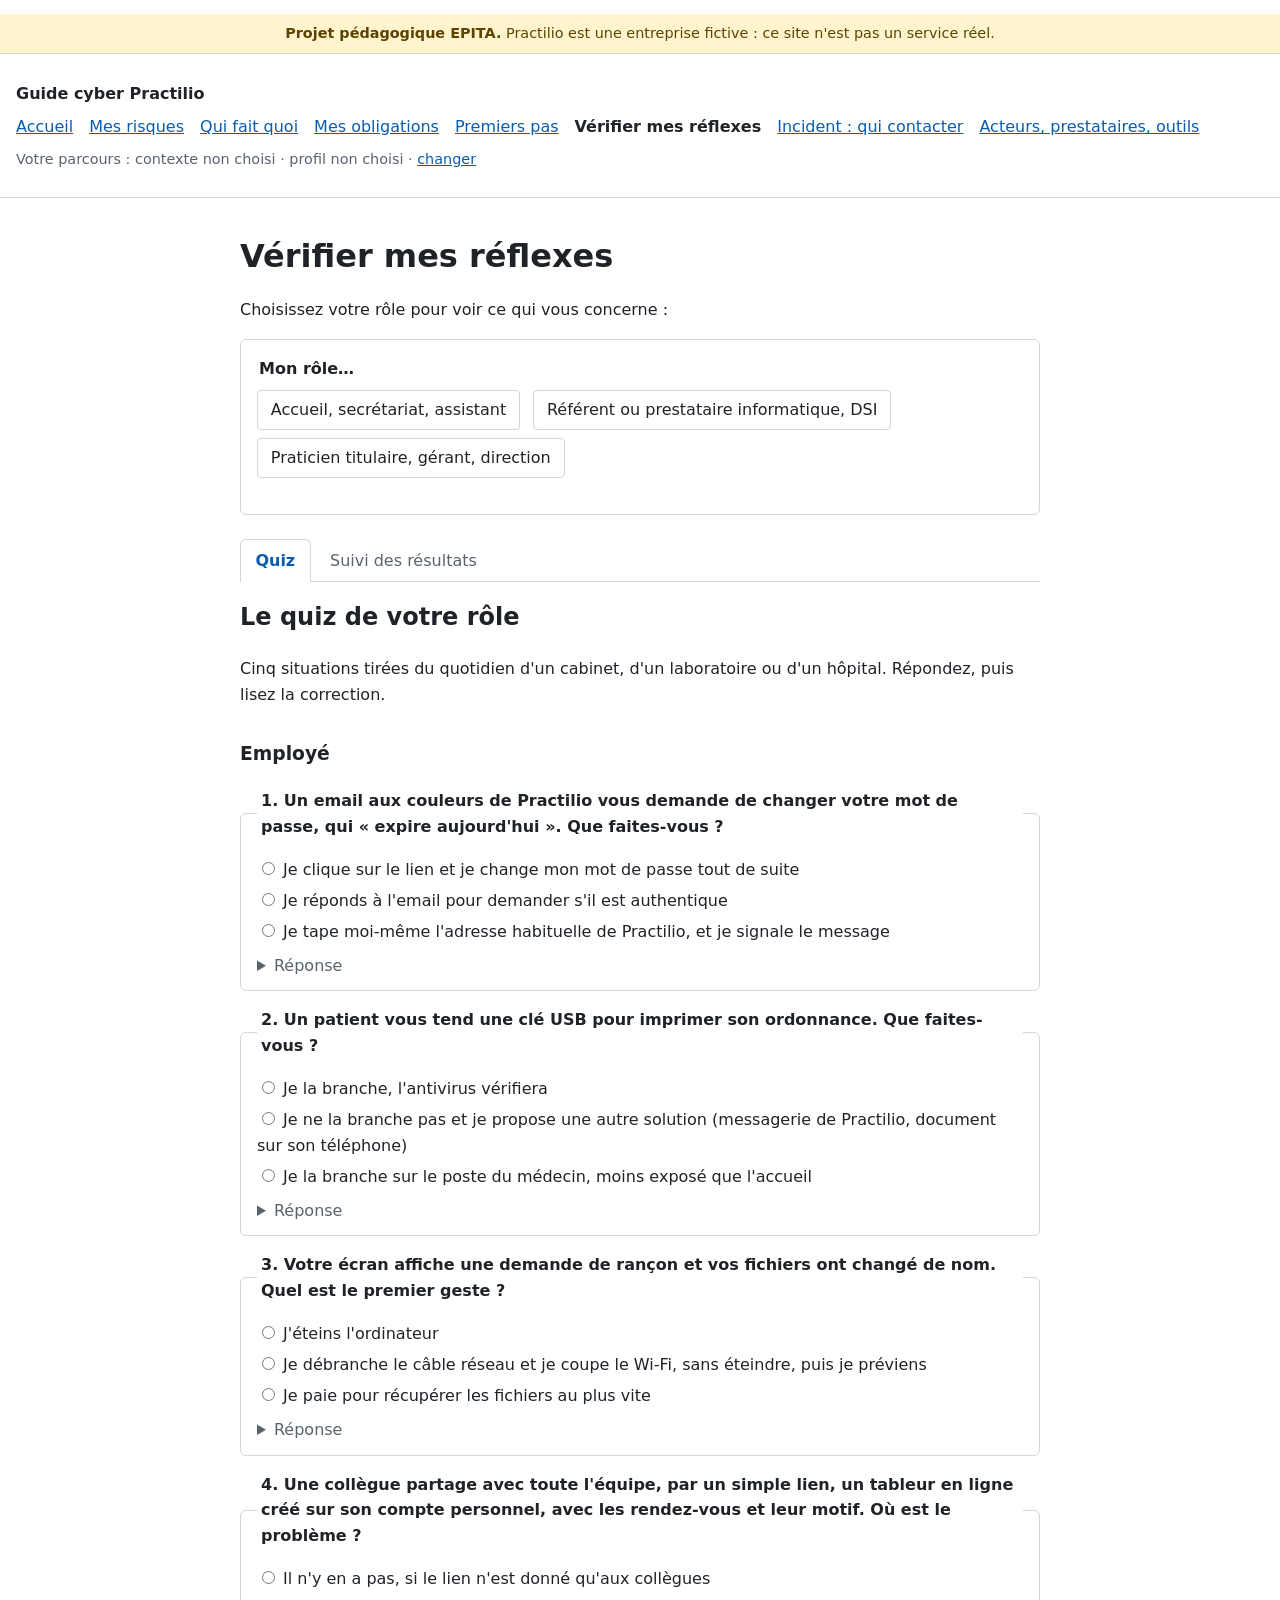
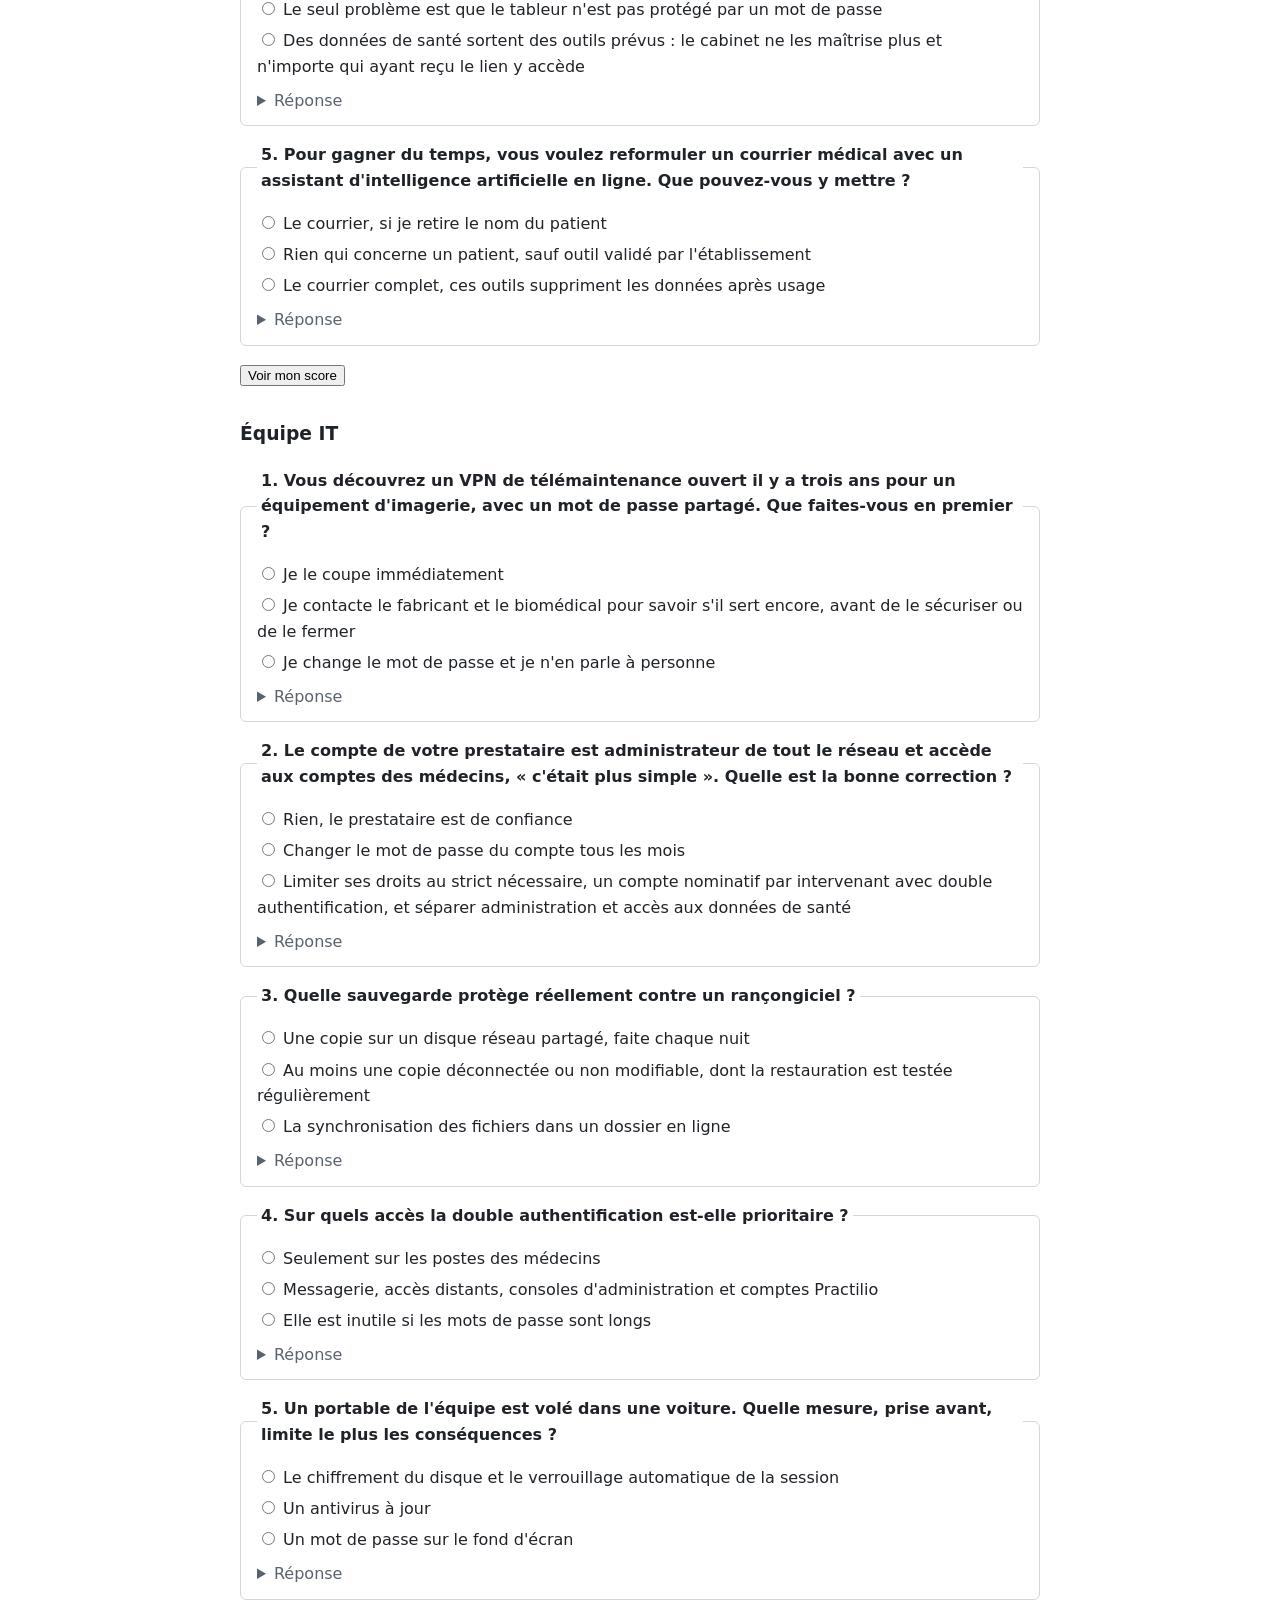
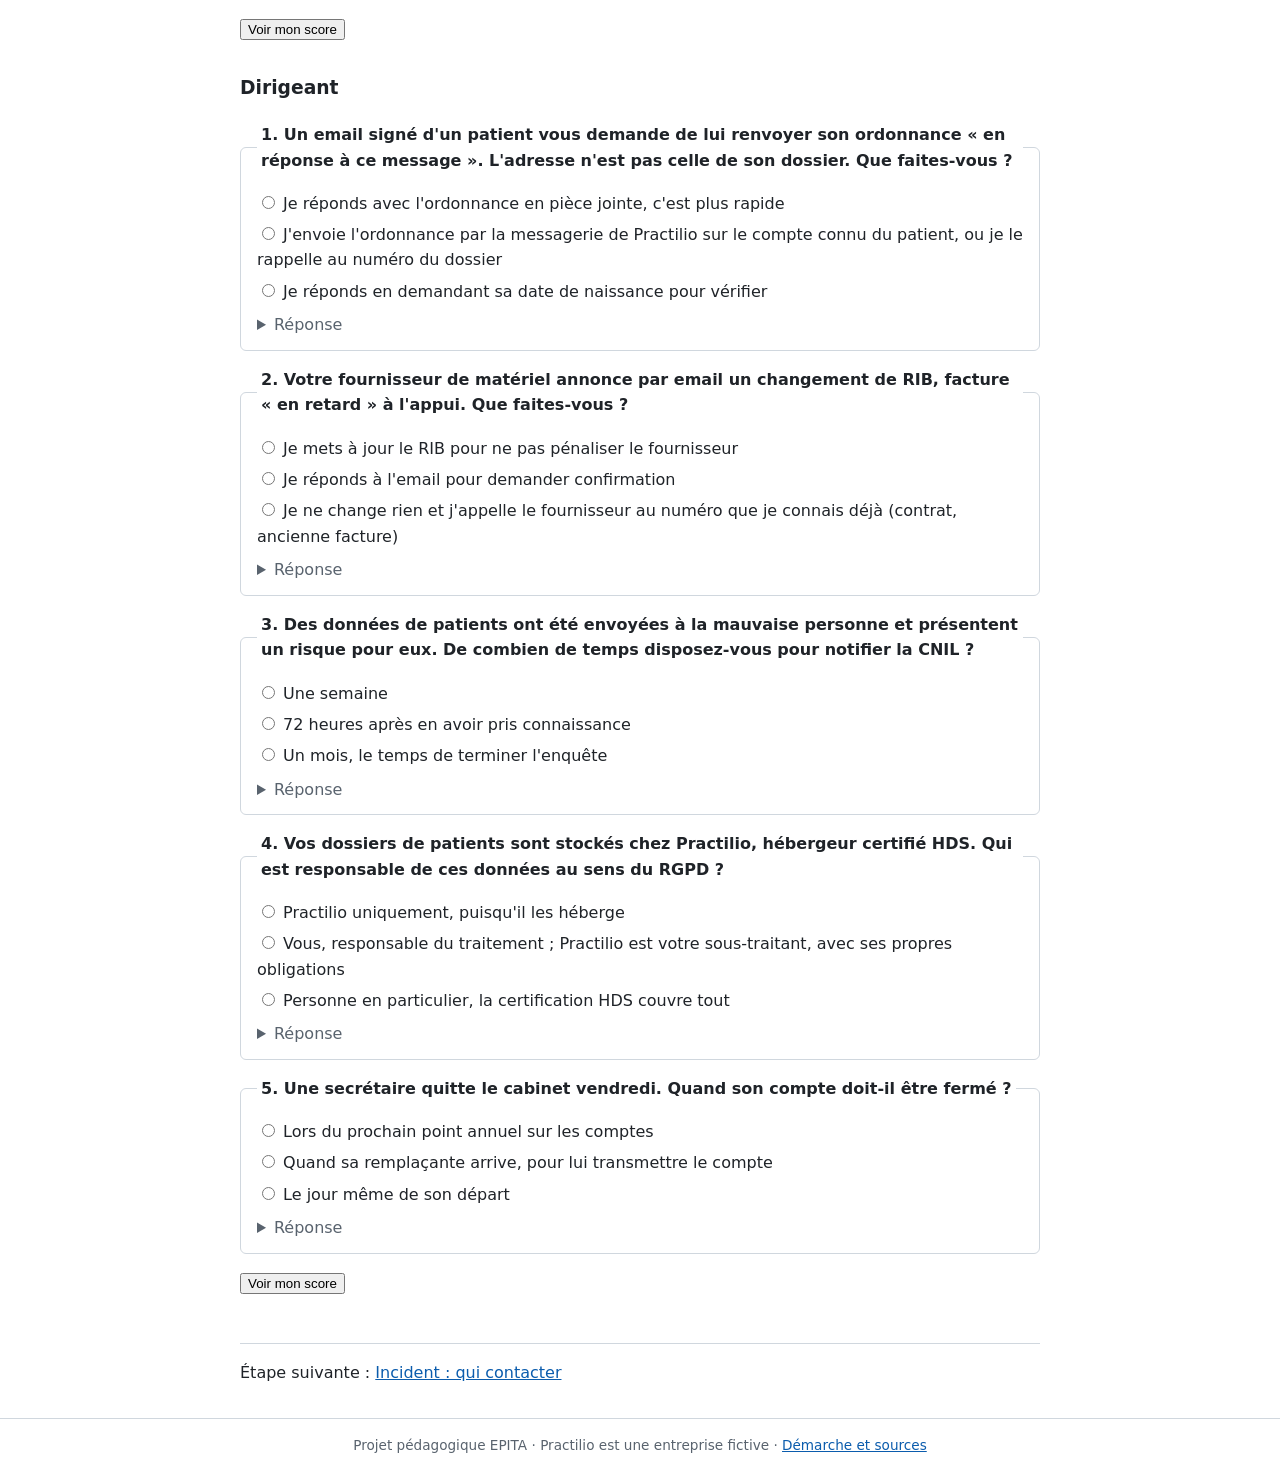
==== docs/evaluer.html @ 616e7f7c "docs: move site" ====
<!doctype html>
<html lang="fr">
<head>
  <meta charset="utf-8">
  <meta name="viewport" content="width=device-width, initial-scale=1">
  <title>Vérifier mes réflexes · Guide cyber Practilio</title>
  <link rel="stylesheet" href="assets/style.css">
</head>
<body>
  <p class="disclaimer" role="note"><strong>Projet pédagogique EPITA.</strong> Practilio est une entreprise fictive : ce site n'est pas un service réel.</p>
  <header class="site">
    <a class="brand" href="index.html">Guide cyber Practilio</a>
    <nav class="menu" aria-label="Menu principal">
    <ul>
      <li><a href="index.html">Accueil</a></li>
      <li><a href="risques.html">Mes risques</a></li>
      <li><a href="responsabilites.html">Qui fait quoi</a></li>
      <li><a href="obligations.html">Mes obligations</a></li>
      <li><a href="premiers-pas.html">Premiers pas</a></li>
      <li><a href="evaluer.html" aria-current="page">Vérifier mes réflexes</a></li>
      <li><a href="incident.html">Incident : qui contacter</a></li>
      <li><a href="ressources.html">Acteurs, prestataires, outils</a></li>
    </ul>
    </nav>
    <p class="current-choice" id="current-choice"></p>
  </header>
  <main>
<h1>Vérifier mes réflexes</h1>
<p data-no-profile>Choisissez votre rôle pour voir ce qui vous concerne :</p>
<div class="selector">
  <fieldset><legend>Mon rôle…</legend>
    <button type="button" data-pick-profile="employe">Accueil, secrétariat, assistant</button>
    <button type="button" data-pick-profile="it">Référent ou prestataire informatique, DSI</button>
    <button type="button" data-pick-profile="dirigeant">Praticien titulaire, gérant, direction</button>
  </fieldset>
</div>

<div class="tabs" data-tabs>
<div class="tab-list" aria-label="Sections de la page">
  <a href="#quiz" data-tab="quiz">Quiz</a>
  <a href="#suivi" data-tab="suivi">Suivi des résultats</a>
</div>
<div class="tab-panel" id="quiz">
<h2>Le quiz de votre rôle</h2>
<p>Cinq situations tirées du quotidien d'un cabinet, d'un laboratoire ou d'un hôpital. Répondez, puis lisez la correction.</p>
<section data-profile="employe">
<h3 data-no-profile>Employé</h3>
<form class="quiz" data-quiz="employe">
<fieldset class="quiz-q">
<legend>1. Un email aux couleurs de Practilio vous demande de changer votre mot de passe, qui « expire aujourd'hui ». Que faites-vous ?</legend>
<label><input type="radio" name="q-employe-1" value="0"> Je clique sur le lien et je change mon mot de passe tout de suite</label>
<label><input type="radio" name="q-employe-1" value="1"> Je réponds à l'email pour demander s'il est authentique</label>
<label><input type="radio" name="q-employe-1" value="2" data-correct> Je tape moi-même l'adresse habituelle de Practilio, et je signale le message</label>
<details class="quiz-answer"><summary>Réponse</summary>
<p><strong>Bonne réponse :</strong> Je tape moi-même l'adresse habituelle de Practilio, et je signale le message</p>
<p>Un message pressant qui pousse à cliquer est le signe classique de l'hameçonnage. La page ouverte par le lien peut imiter Practilio avec une adresse presque identique. Répondre à l'email ne prouve rien : c'est l'attaquant qui répondra. Voyez <a href="premiers-pas.html#fiche-reflexe">la situation détaillée</a>.</p>
</details>
</fieldset>
<fieldset class="quiz-q">
<legend>2. Un patient vous tend une clé USB pour imprimer son ordonnance. Que faites-vous ?</legend>
<label><input type="radio" name="q-employe-2" value="0"> Je la branche, l'antivirus vérifiera</label>
<label><input type="radio" name="q-employe-2" value="1" data-correct> Je ne la branche pas et je propose une autre solution (messagerie de Practilio, document sur son téléphone)</label>
<label><input type="radio" name="q-employe-2" value="2"> Je la branche sur le poste du médecin, moins exposé que l'accueil</label>
<details class="quiz-answer"><summary>Réponse</summary>
<p><strong>Bonne réponse :</strong> Je ne la branche pas et je propose une autre solution (messagerie de Practilio, document sur son téléphone)</p>
<p>Une clé peut contenir un programme malveillant, même à l'insu de son propriétaire. Aucun poste qui accède aux dossiers de patients ne doit recevoir un support inconnu.</p>
</details>
</fieldset>
<fieldset class="quiz-q">
<legend>3. Votre écran affiche une demande de rançon et vos fichiers ont changé de nom. Quel est le premier geste ?</legend>
<label><input type="radio" name="q-employe-3" value="0"> J'éteins l'ordinateur</label>
<label><input type="radio" name="q-employe-3" value="1" data-correct> Je débranche le câble réseau et je coupe le Wi-Fi, sans éteindre, puis je préviens</label>
<label><input type="radio" name="q-employe-3" value="2"> Je paie pour récupérer les fichiers au plus vite</label>
<details class="quiz-answer"><summary>Réponse</summary>
<p><strong>Bonne réponse :</strong> Je débranche le câble réseau et je coupe le Wi-Fi, sans éteindre, puis je préviens</p>
<p>Débrancher le réseau empêche la propagation aux autres postes. Éteindre ferait perdre des traces utiles à l'enquête. Payer ne garantit rien et finance les attaquants. La suite : <a href="incident.html#situation">que faire selon la situation</a>.</p>
</details>
</fieldset>
<fieldset class="quiz-q">
<legend>4. Une collègue partage avec toute l'équipe, par un simple lien, un tableur en ligne créé sur son compte personnel, avec les rendez-vous et leur motif. Où est le problème ?</legend>
<label><input type="radio" name="q-employe-4" value="0"> Il n'y en a pas, si le lien n'est donné qu'aux collègues</label>
<label><input type="radio" name="q-employe-4" value="1"> Le seul problème est que le tableur n'est pas protégé par un mot de passe</label>
<label><input type="radio" name="q-employe-4" value="2" data-correct> Des données de santé sortent des outils prévus : le cabinet ne les maîtrise plus et n'importe qui ayant reçu le lien y accède</label>
<details class="quiz-answer"><summary>Réponse</summary>
<p><strong>Bonne réponse :</strong> Des données de santé sortent des outils prévus : le cabinet ne les maîtrise plus et n'importe qui ayant reçu le lien y accède</p>
<p>Le motif de consultation est une donnée de santé. Stocké hors des outils prévus, il échappe au cabinet : impossible de le protéger ou de couper l'accès au départ de la collègue. Le bon réflexe est d'exprimer le besoin au responsable. Voyez <a href="premiers-pas.html#scenario">le scénario complet</a>.</p>
</details>
</fieldset>
<fieldset class="quiz-q">
<legend>5. Pour gagner du temps, vous voulez reformuler un courrier médical avec un assistant d'intelligence artificielle en ligne. Que pouvez-vous y mettre ?</legend>
<label><input type="radio" name="q-employe-5" value="0"> Le courrier, si je retire le nom du patient</label>
<label><input type="radio" name="q-employe-5" value="1" data-correct> Rien qui concerne un patient, sauf outil validé par l'établissement</label>
<label><input type="radio" name="q-employe-5" value="2"> Le courrier complet, ces outils suppriment les données après usage</label>
<details class="quiz-answer"><summary>Réponse</summary>
<p><strong>Bonne réponse :</strong> Rien qui concerne un patient, sauf outil validé par l'établissement</p>
<p>Ce que vous tapez part sur les serveurs de l'éditeur, parfois hors de l'Union européenne, et peut être conservé. Retirer le nom ne suffit pas : une date et une pathologie permettent souvent de reconnaître quelqu'un. Voyez <a href="premiers-pas.html#ia">l'IA et les données de patients</a>.</p>
</details>
</fieldset>
<p class="quiz-actions" hidden><button type="submit">Voir mon score</button> <span class="quiz-score" aria-live="polite"></span></p>
<p class="quiz-last" hidden></p>
</form>
</section>
<section data-profile="it">
<h3 data-no-profile>Équipe IT</h3>
<form class="quiz" data-quiz="it">
<fieldset class="quiz-q">
<legend>1. Vous découvrez un VPN de télémaintenance ouvert il y a trois ans pour un équipement d'imagerie, avec un mot de passe partagé. Que faites-vous en premier ?</legend>
<label><input type="radio" name="q-it-1" value="0"> Je le coupe immédiatement</label>
<label><input type="radio" name="q-it-1" value="1" data-correct> Je contacte le fabricant et le biomédical pour savoir s'il sert encore, avant de le sécuriser ou de le fermer</label>
<label><input type="radio" name="q-it-1" value="2"> Je change le mot de passe et je n'en parle à personne</label>
<details class="quiz-answer"><summary>Réponse</summary>
<p><strong>Bonne réponse :</strong> Je contacte le fabricant et le biomédical pour savoir s'il sert encore, avant de le sécuriser ou de le fermer</p>
<p>Couper sans prévenir peut interrompre une maintenance en cours sur un équipement médical. S'il sert : compte nominatif, double authentification, ouverture à la demande, journalisation. Sinon : fermeture et vérification des journaux. Dans tous les cas, l'accès entre dans l'inventaire avec un propriétaire et une date de revue.</p>
</details>
</fieldset>
<fieldset class="quiz-q">
<legend>2. Le compte de votre prestataire est administrateur de tout le réseau et accède aux comptes des médecins, « c'était plus simple ». Quelle est la bonne correction ?</legend>
<label><input type="radio" name="q-it-2" value="0"> Rien, le prestataire est de confiance</label>
<label><input type="radio" name="q-it-2" value="1"> Changer le mot de passe du compte tous les mois</label>
<label><input type="radio" name="q-it-2" value="2" data-correct> Limiter ses droits au strict nécessaire, un compte nominatif par intervenant avec double authentification, et séparer administration et accès aux données de santé</label>
<details class="quiz-answer"><summary>Réponse</summary>
<p><strong>Bonne réponse :</strong> Limiter ses droits au strict nécessaire, un compte nominatif par intervenant avec double authentification, et séparer administration et accès aux données de santé</p>
<p>Si le prestataire est compromis, l'attaquant hérite de tous ses droits. Le moindre privilège limite les dégâts. Le contrat doit prévoir la revue de ces accès et l'information en cas d'incident.</p>
</details>
</fieldset>
<fieldset class="quiz-q">
<legend>3. Quelle sauvegarde protège réellement contre un rançongiciel ?</legend>
<label><input type="radio" name="q-it-3" value="0"> Une copie sur un disque réseau partagé, faite chaque nuit</label>
<label><input type="radio" name="q-it-3" value="1" data-correct> Au moins une copie déconnectée ou non modifiable, dont la restauration est testée régulièrement</label>
<label><input type="radio" name="q-it-3" value="2"> La synchronisation des fichiers dans un dossier en ligne</label>
<details class="quiz-answer"><summary>Réponse</summary>
<p><strong>Bonne réponse :</strong> Au moins une copie déconnectée ou non modifiable, dont la restauration est testée régulièrement</p>
<p>Un rançongiciel chiffre aussi les sauvegardes qu'il peut atteindre, et une synchronisation recopie les fichiers chiffrés. Seul un test de restauration prouve qu'elle fonctionne.</p>
</details>
</fieldset>
<fieldset class="quiz-q">
<legend>4. Sur quels accès la double authentification est-elle prioritaire ?</legend>
<label><input type="radio" name="q-it-4" value="0"> Seulement sur les postes des médecins</label>
<label><input type="radio" name="q-it-4" value="1" data-correct> Messagerie, accès distants, consoles d'administration et comptes Practilio</label>
<label><input type="radio" name="q-it-4" value="2"> Elle est inutile si les mots de passe sont longs</label>
<details class="quiz-answer"><summary>Réponse</summary>
<p><strong>Bonne réponse :</strong> Messagerie, accès distants, consoles d'administration et comptes Practilio</p>
<p>C'est la mesure qui bloque le plus d'attaques par vol d'identifiants : un mot de passe volé par hameçonnage ne suffit plus pour entrer.</p>
</details>
</fieldset>
<fieldset class="quiz-q">
<legend>5. Un portable de l'équipe est volé dans une voiture. Quelle mesure, prise avant, limite le plus les conséquences ?</legend>
<label><input type="radio" name="q-it-5" value="0" data-correct> Le chiffrement du disque et le verrouillage automatique de la session</label>
<label><input type="radio" name="q-it-5" value="1"> Un antivirus à jour</label>
<label><input type="radio" name="q-it-5" value="2"> Un mot de passe sur le fond d'écran</label>
<details class="quiz-answer"><summary>Réponse</summary>
<p><strong>Bonne réponse :</strong> Le chiffrement du disque et le verrouillage automatique de la session</p>
<p>Sans chiffrement, il suffit de retirer le disque pour lire les données, mot de passe de session ou non. Pensez aussi à couper les accès de l'appareil (messagerie, Practilio, VPN) dès la déclaration du vol.</p>
</details>
</fieldset>
<p class="quiz-actions" hidden><button type="submit">Voir mon score</button> <span class="quiz-score" aria-live="polite"></span></p>
<p class="quiz-last" hidden></p>
</form>
</section>
<section data-profile="dirigeant">
<h3 data-no-profile>Dirigeant</h3>
<form class="quiz" data-quiz="dirigeant">
<fieldset class="quiz-q">
<legend>1. Un email signé d'un patient vous demande de lui renvoyer son ordonnance « en réponse à ce message ». L'adresse n'est pas celle de son dossier. Que faites-vous ?</legend>
<label><input type="radio" name="q-dirigeant-1" value="0"> Je réponds avec l'ordonnance en pièce jointe, c'est plus rapide</label>
<label><input type="radio" name="q-dirigeant-1" value="1" data-correct> J'envoie l'ordonnance par la messagerie de Practilio sur le compte connu du patient, ou je le rappelle au numéro du dossier</label>
<label><input type="radio" name="q-dirigeant-1" value="2"> Je réponds en demandant sa date de naissance pour vérifier</label>
<details class="quiz-answer"><summary>Réponse</summary>
<p><strong>Bonne réponse :</strong> J'envoie l'ordonnance par la messagerie de Practilio sur le compte connu du patient, ou je le rappelle au numéro du dossier</p>
<p>Rien ne prouve que l'expéditeur est votre patient, et une date de naissance se trouve facilement. Une donnée de santé envoyée à la mauvaise personne est une violation de données.</p>
</details>
</fieldset>
<fieldset class="quiz-q">
<legend>2. Votre fournisseur de matériel annonce par email un changement de RIB, facture « en retard » à l'appui. Que faites-vous ?</legend>
<label><input type="radio" name="q-dirigeant-2" value="0"> Je mets à jour le RIB pour ne pas pénaliser le fournisseur</label>
<label><input type="radio" name="q-dirigeant-2" value="1"> Je réponds à l'email pour demander confirmation</label>
<label><input type="radio" name="q-dirigeant-2" value="2" data-correct> Je ne change rien et j'appelle le fournisseur au numéro que je connais déjà (contrat, ancienne facture)</label>
<details class="quiz-answer"><summary>Réponse</summary>
<p><strong>Bonne réponse :</strong> Je ne change rien et j'appelle le fournisseur au numéro que je connais déjà (contrat, ancienne facture)</p>
<p>C'est la fraude au faux fournisseur, souvent préparée en piratant une vraie messagerie : répondre à l'email, c'est écrire à l'attaquant. Fixez la règle pour tout le monde : aucun changement de coordonnées bancaires sans double vérification.</p>
</details>
</fieldset>
<fieldset class="quiz-q">
<legend>3. Des données de patients ont été envoyées à la mauvaise personne et présentent un risque pour eux. De combien de temps disposez-vous pour notifier la CNIL ?</legend>
<label><input type="radio" name="q-dirigeant-3" value="0"> Une semaine</label>
<label><input type="radio" name="q-dirigeant-3" value="1" data-correct> 72 heures après en avoir pris connaissance</label>
<label><input type="radio" name="q-dirigeant-3" value="2"> Un mois, le temps de terminer l'enquête</label>
<details class="quiz-answer"><summary>Réponse</summary>
<p><strong>Bonne réponse :</strong> 72 heures après en avoir pris connaissance</p>
<p>Le délai court dès que vous avez connaissance de la violation. Vous pouvez compléter la notification ensuite. Voyez <a href="incident.html#interlocuteurs">vos interlocuteurs</a>.</p>
</details>
</fieldset>
<fieldset class="quiz-q">
<legend>4. Vos dossiers de patients sont stockés chez Practilio, hébergeur certifié HDS. Qui est responsable de ces données au sens du RGPD ?</legend>
<label><input type="radio" name="q-dirigeant-4" value="0"> Practilio uniquement, puisqu'il les héberge</label>
<label><input type="radio" name="q-dirigeant-4" value="1" data-correct> Vous, responsable du traitement ; Practilio est votre sous-traitant, avec ses propres obligations</label>
<label><input type="radio" name="q-dirigeant-4" value="2"> Personne en particulier, la certification HDS couvre tout</label>
<details class="quiz-answer"><summary>Réponse</summary>
<p><strong>Bonne réponse :</strong> Vous, responsable du traitement ; Practilio est votre sous-traitant, avec ses propres obligations</p>
<p>Vous décidez pourquoi et comment les données sont utilisées : vous êtes responsable du traitement. Practilio sécurise sa plateforme ; vous gérez qui y accède et comment. Voyez <a href="responsabilites.html#vous">qui est responsable de quoi</a>.</p>
</details>
</fieldset>
<fieldset class="quiz-q">
<legend>5. Une secrétaire quitte le cabinet vendredi. Quand son compte doit-il être fermé ?</legend>
<label><input type="radio" name="q-dirigeant-5" value="0"> Lors du prochain point annuel sur les comptes</label>
<label><input type="radio" name="q-dirigeant-5" value="1"> Quand sa remplaçante arrive, pour lui transmettre le compte</label>
<label><input type="radio" name="q-dirigeant-5" value="2" data-correct> Le jour même de son départ</label>
<details class="quiz-answer"><summary>Réponse</summary>
<p><strong>Bonne réponse :</strong> Le jour même de son départ</p>
<p>Un compte resté ouvert est un accès que plus personne ne surveille. Chaque personne a son propre compte : la remplaçante en reçoit un à son nom.</p>
</details>
</fieldset>
<p class="quiz-actions" hidden><button type="submit">Voir mon score</button> <span class="quiz-score" aria-live="polite"></span></p>
<p class="quiz-last" hidden></p>
</form>
</section>
</div>
<div class="tab-panel" id="suivi">
<h2>Comment Practilio suit les résultats</h2>
<div class="block">
<p>Sensibiliser ne suffit pas : il faut vérifier que le message est passé, et que les comportements changent. Practilio suivrait quelques indicateurs simples, publiés chaque trimestre à ses clients.</p>
<blockquote>
<p>Sur ce site de démonstration, votre score reste dans votre navigateur (« Votre dernier résultat ») : rien n'est envoyé. Dans une version réelle, le quiz serait proposé dans l'espace Practilio, et seuls des résultats agrégés et anonymes seraient exploités.</p>
</blockquote>
<table>
<thead><tr><th>Indicateur</th><th>Ce qu'il mesure</th><th>Comment</th><th>Rythme</th></tr></thead>
<tbody>
<tr><td>Taux de réussite au quiz, par profil et par contexte</td><td>La compréhension des bons réflexes</td><td>Part des bonnes réponses, ex. employés de cabinet vs DSI d'hôpital</td><td>Trimestriel</td></tr>
<tr><td>Questions les plus échouées</td><td>Les messages qui ne passent pas</td><td>Classement des questions par taux d'erreur, pour retravailler le contenu correspondant</td><td>Trimestriel</td></tr>
<tr><td>Nombre de signalements reçus</td><td>La confiance pour signaler</td><td>Messages reçus via le <a href="incident.html#practilio">canal de signalement</a>, dont les signalements de faux emails « Practilio »</td><td>Mensuel</td></tr>
<tr><td>Délai de signalement</td><td>La rapidité de réaction</td><td>Temps entre l'incident constaté et le signalement à Practilio</td><td>Par incident</td></tr>
<tr><td>Part des comptes avec double authentification</td><td>Le passage à l'action</td><td>Comptes Practilio ayant activé la double authentification, par type de structure</td><td>Mensuel</td></tr>
<tr><td>Participation</td><td>La portée de la sensibilisation</td><td>Nombre de personnes ayant fait le quiz, par profil</td><td>Trimestriel</td></tr>
</tbody></table>
<h4>Comment lire ces chiffres</h4>
<ul>
<li>Un nombre de signalements qui augmente est souvent une bonne nouvelle au début : les utilisateurs reconnaissent mieux les attaques et osent les signaler.</li>
<li>Un taux de réussite faible sur une question montre un contenu à améliorer, pas des utilisateurs à blâmer.</li>
<li>La comparaison dans le temps compte plus que le chiffre absolu : on vise une progression d'un trimestre à l'autre.</li>
</ul>
</div>
</div>
</div>

    <p class="next-step">Étape suivante : <a href="incident.html">Incident : qui contacter</a></p>
  </main>
  <footer class="site">Projet pédagogique EPITA · Practilio est une entreprise fictive · <a href="demarche.html">Démarche et sources</a></footer>
  <script src="assets/app.js"></script>
</body>
</html>
---- docs/assets/style.css ----
:root {
  --bg: #ffffff;
  --text: #1f2328;
  --muted: #59636e;
  --accent: #0b5cad;
  --border: #d0d7de;
  --banner: #fff4ce;
  --banner-text: #5c4400;
  --todo-bg: #f3f0ff;
  --todo-border: #8b6fd6;
  --highlight: #e8f1fb;
  --lvl-critique-bg: #fde2e1; --lvl-critique: #8c1d18;
  --lvl-eleve-bg: #ffe8cc;    --lvl-eleve: #8a4b00;
  --lvl-modere-bg: #fff3b8;   --lvl-modere: #6b5900;
  --lvl-faible-bg: #eef1f4;   --lvl-faible: #4a535c;
  --ok-bg: #dcf2e3;           --ok: #1a6b34;
}
@media (prefers-color-scheme: dark) {
  :root {
    --bg: #14171a;
    --text: #e6e8ea;
    --muted: #9aa4ae;
    --accent: #6cb2ff;
    --border: #3a4149;
    --banner: #3d3200;
    --banner-text: #ffe08a;
    --todo-bg: #231d38;
    --todo-border: #a58cf0;
    --highlight: #1a2a3d;
    --lvl-critique-bg: #4a1d1b; --lvl-critique: #ffb4ab;
    --lvl-eleve-bg: #4a3115;    --lvl-eleve: #ffc68a;
    --lvl-modere-bg: #3f3a12;   --lvl-modere: #f1df7a;
    --lvl-faible-bg: #2a3036;   --lvl-faible: #b8c1ca;
    --ok-bg: #173a24;           --ok: #8fdba6;
  }
}
* { box-sizing: border-box; }
body {
  margin: 0;
  font-family: system-ui, sans-serif;
  line-height: 1.6;
  color: var(--text);
  background: var(--bg);
}
a { color: var(--accent); }

.disclaimer {
  background: var(--banner);
  color: var(--banner-text);
  padding: .5rem 1rem;
  font-size: .9rem;
  text-align: center;
  border-bottom: 1px solid var(--border);
}

header.site { border-bottom: 1px solid var(--border); padding: .75rem 1rem; }
header.site .brand { font-weight: 700; text-decoration: none; color: var(--text); }
nav.menu ul { list-style: none; padding: 0; margin: .5rem 0 0; display: flex; flex-wrap: wrap; gap: .25rem 1rem; }
nav.menu a[aria-current="page"] { font-weight: 700; text-decoration: none; color: var(--text); }
.current-choice { font-size: .9rem; color: var(--muted); margin-top: .5rem; }

main { max-width: 52rem; margin: 0 auto; padding: 1rem; }
section { margin: 2rem 0; }
h1 { line-height: 1.25; }

.todo {
  background: var(--todo-bg);
  border-left: 4px solid var(--todo-border);
  padding: .75rem 1rem;
  margin: 1rem 0;
  font-size: .95rem;
}
.todo::before {
  content: "À remplir · source : " attr(data-source);
  display: block;
  font-size: .8rem;
  font-weight: 700;
  color: var(--muted);
  margin-bottom: .25rem;
}

.selector { border: 1px solid var(--border); border-radius: 6px; padding: 1rem; margin: 1rem 0; }
.selector fieldset { border: 0; padding: 0; margin: 0 0 .75rem; }
.selector legend { font-weight: 700; margin-bottom: .5rem; }
.selector button {
  font: inherit; margin: 0 .5rem .5rem 0; padding: .4rem .8rem;
  border: 1px solid var(--border); border-radius: 4px; background: transparent; color: var(--text); cursor: pointer;
}
.selector button[aria-pressed="true"] { border-color: var(--accent); color: var(--accent); font-weight: 700; }

.next-step { border-top: 1px solid var(--border); padding-top: 1rem; margin-top: 3rem; }

footer.site { border-top: 1px solid var(--border); padding: 1rem; font-size: .85rem; color: var(--muted); text-align: center; }

[hidden] { display: none !important; }

.block table { border-collapse: collapse; width: 100%; margin: 1rem 0; display: block; overflow-x: auto; }
.block th, .block td { border: 1px solid var(--border); padding: .4rem .6rem; text-align: left; vertical-align: top; }
.block blockquote { border-left: 4px solid var(--border); margin: 1rem 0; padding: .25rem 1rem; color: var(--muted); }
.block img { max-width: 100%; height: auto; }
.todo small { color: var(--muted); }

/* Threat matrix (risques.html) */
.level { display: inline-block; padding: .05rem .45rem; border-radius: 4px; font-size: .85rem; font-weight: 600; white-space: nowrap; }
.level-critique { background: var(--lvl-critique-bg); color: var(--lvl-critique); }
.level-eleve { background: var(--lvl-eleve-bg); color: var(--lvl-eleve); }
.level-modere { background: var(--lvl-modere-bg); color: var(--lvl-modere); }
.level-faible { background: var(--lvl-faible-bg); color: var(--lvl-faible); }
.level-na { color: var(--muted); font-weight: 400; }

.matrix-wrap { overflow-x: auto; margin: 1rem 0; }
.matrix { border-collapse: collapse; width: 100%; }
.matrix caption { text-align: left; font-size: .9rem; color: var(--muted); padding-bottom: .5rem; }
.matrix th, .matrix td { border: 1px solid var(--border); padding: .35rem .5rem; text-align: left; vertical-align: middle; }
.matrix thead th { font-size: .9rem; }
.matrix tbody th { font-weight: 400; font-size: .95rem; }
.matrix td { text-align: center; }
.matrix .current { background: var(--highlight); }
.matrix thead .current { border-bottom: 3px solid var(--accent); }
.matrix .cell { display: block; padding: .2rem; border-radius: 4px; text-decoration: none; color: inherit; }
.matrix .cell:hover .level { text-decoration: underline; }
.matrix .cell:focus-visible, .matrix .cell[aria-current="true"] { outline: 2px solid var(--accent); outline-offset: 1px; }
.matrix .cell-todo { color: var(--muted); font-size: .85rem; }
.matrix-compare { margin: 0 0 .5rem; }
.matrix-compare button {
  font: inherit; font-size: .9rem; padding: .3rem .7rem; border: 1px solid var(--border);
  border-radius: 4px; background: transparent; color: var(--text); cursor: pointer;
}
.matrix-compare button[aria-pressed="true"] { border-color: var(--accent); color: var(--accent); }
/* Wide screens: always the full matrix, no compare toggle */
@media (min-width: 40.01rem) { .matrix-compare { display: none; } }
/* Phones: only the chosen context's column, unless "compare" is on */
@media (max-width: 40rem) {
  .matrix.has-current:not(.compare) [data-col]:not(.current) { display: none; }
}

.threat-panel { border: 1px solid var(--border); border-left: 4px solid var(--accent); border-radius: 6px; padding: .75rem 1rem; margin: 1rem 0; }
.threat-panel-head { display: flex; justify-content: space-between; align-items: flex-start; gap: 1rem; }
.threat-panel-head h3 { margin: 0; font-size: 1.1rem; }
.threat-panel-head h3:focus { outline: none; }
.threat-panel-close {
  font: inherit; line-height: 1; padding: .3rem .55rem; border: 1px solid var(--border);
  border-radius: 4px; background: transparent; color: var(--text); cursor: pointer;
}
.threat-panel-body h4 { margin-bottom: .25rem; }

/* Card list: shown as-is without JavaScript, replaced by the panel otherwise */
.js-matrix .threat-cards { display: none; }
details.threat { border: 1px solid var(--border); border-radius: 6px; padding: .5rem .75rem; margin: .5rem 0; }
details.threat > summary { cursor: pointer; font-weight: 600; }

/* "Ça s'est vraiment passé": attack cards, shown as a carousel when app.js runs (stacked otherwise) */
.attack { border: 1px solid var(--border); border-radius: 8px; padding: 1rem 1.25rem; margin: 0 0 1rem; background: var(--bg); }
.attack h4 { margin: 0 0 .75rem; font-size: 1.1rem; line-height: 1.35; }
.attack blockquote { margin: 0 0 1rem; padding: .75rem 1rem; border-left: 4px solid var(--accent); border-radius: 0 6px 6px 0; background: var(--highlight); color: var(--text); }
.attack blockquote p { margin: 0; }
.attack blockquote p + p { margin-top: .35rem; }
.attack blockquote p:first-child { font-size: .9rem; color: var(--muted); }
.attack blockquote strong { font-size: 1.3rem; line-height: 1.3; color: var(--text); }
.status { display: inline-block; font-size: .8rem; font-weight: 600; padding: .05rem .55rem; border-radius: 999px; }
.status-confirme { background: var(--ok-bg); color: var(--ok); }
.status-revendique { background: var(--lvl-eleve-bg); color: var(--lvl-eleve); }
.js-carousel .carousel-track {
  display: flex; align-items: flex-start; gap: 1rem; position: relative;
  overflow-x: auto; scroll-snap-type: x mandatory; scroll-behavior: smooth; overscroll-behavior-x: contain;
  scrollbar-width: none;
}
.js-carousel .carousel-track::-webkit-scrollbar { display: none; }
.carousel-track:focus-visible { outline: 2px solid var(--accent); outline-offset: 4px; border-radius: 8px; }
.js-carousel .attack { flex: 0 0 100%; min-width: 0; margin: 0; scroll-snap-align: start; }
.carousel-nav { display: flex; align-items: center; justify-content: center; gap: .5rem; margin: .75rem 0 1.5rem; }
.carousel-nav[hidden] { display: none; }
.carousel-prev, .carousel-next {
  width: 2.5rem; height: 2.5rem; border-radius: 50%; border: 1px solid var(--border);
  background: var(--bg); color: var(--text); font-size: 1.4rem; line-height: 1; cursor: pointer;
}
.carousel-prev:disabled, .carousel-next:disabled { opacity: .35; cursor: default; }
.carousel-dots { display: flex; }
.carousel-dots button { width: 1.5rem; height: 1.5rem; padding: 0; border: 0; background: none; cursor: pointer; display: grid; place-items: center; }
.carousel-dots button::before { content: ""; width: .6rem; height: .6rem; border-radius: 50%; border: 1px solid var(--muted); }
.carousel-dots button[aria-current="true"]::before { background: var(--accent); border-color: var(--accent); }
.carousel-count { font-size: .85rem; color: var(--muted); min-width: 2.5rem; text-align: center; }
@media (prefers-reduced-motion: reduce) { .js-carousel .carousel-track { scroll-behavior: auto; } }

/* Complementary questions (obligations.html) */
.questions { border: 1px solid var(--border); border-radius: 6px; padding: 1rem; margin: 1rem 0; }
.questions legend { font-weight: 700; padding: 0 .25rem; }
.questions label { display: flex; gap: .5rem; align-items: flex-start; margin: .4rem 0; cursor: pointer; }
.questions input { margin-top: .3rem; accent-color: var(--accent); }
.cond-tag {
  display: inline-block; margin: 0 0 .5rem; padding: .1rem .5rem; border-radius: 999px;
  font-size: .8rem; background: var(--highlight); color: var(--accent);
}

/* In-page tabs (risques.html, premiers-pas.html, ressources.html). Without JavaScript: a row of in-page links */
.tab-list { display: flex; flex-wrap: wrap; gap: .25rem; border-bottom: 1px solid var(--border); margin: 1.5rem 0 1rem; }
.tab-list a {
  padding: .5rem .9rem; border: 1px solid transparent; border-bottom: 0; border-radius: 6px 6px 0 0;
  text-decoration: none; color: var(--muted); margin-bottom: -1px;
}
.tab-list a:hover { color: var(--text); }
.tab-list a[aria-selected="true"] { color: var(--accent); font-weight: 700; border-color: var(--border); background: var(--bg); }
.tab-list a:focus-visible { outline: 2px solid var(--accent); outline-offset: -2px; }
.js-tabs .tab-panel > section:first-child, .js-tabs .tab-panel > h2:first-child { margin-top: 0; }
.tab-panel > h2:first-child { margin-top: 1rem; }
.law-kind { display: inline-block; margin: 0 0 .5rem; padding: .1rem .6rem; border-radius: 999px; font-size: .85rem; }
.law-kind-droit-commun { background: var(--lvl-faible-bg); color: var(--lvl-faible); }
.law-kind-sante { background: var(--highlight); color: var(--accent); }

/* Quizzes (evaluer.html) */
.quiz-q { border: 1px solid var(--border); border-radius: 6px; margin: 1rem 0; padding: .75rem 1rem; }
.quiz-q legend { font-weight: 600; padding: 0 .25rem; }
.quiz-q label { display: block; margin: .35rem 0; cursor: pointer; }
.quiz-q.is-right { border-color: var(--ok); background: var(--ok-bg); }
.quiz-q.is-wrong { border-color: var(--lvl-critique); background: var(--lvl-critique-bg); }
.quiz-answer { margin-top: .5rem; }
.quiz-answer > summary { cursor: pointer; color: var(--muted); }
.quiz-last { color: var(--muted); }
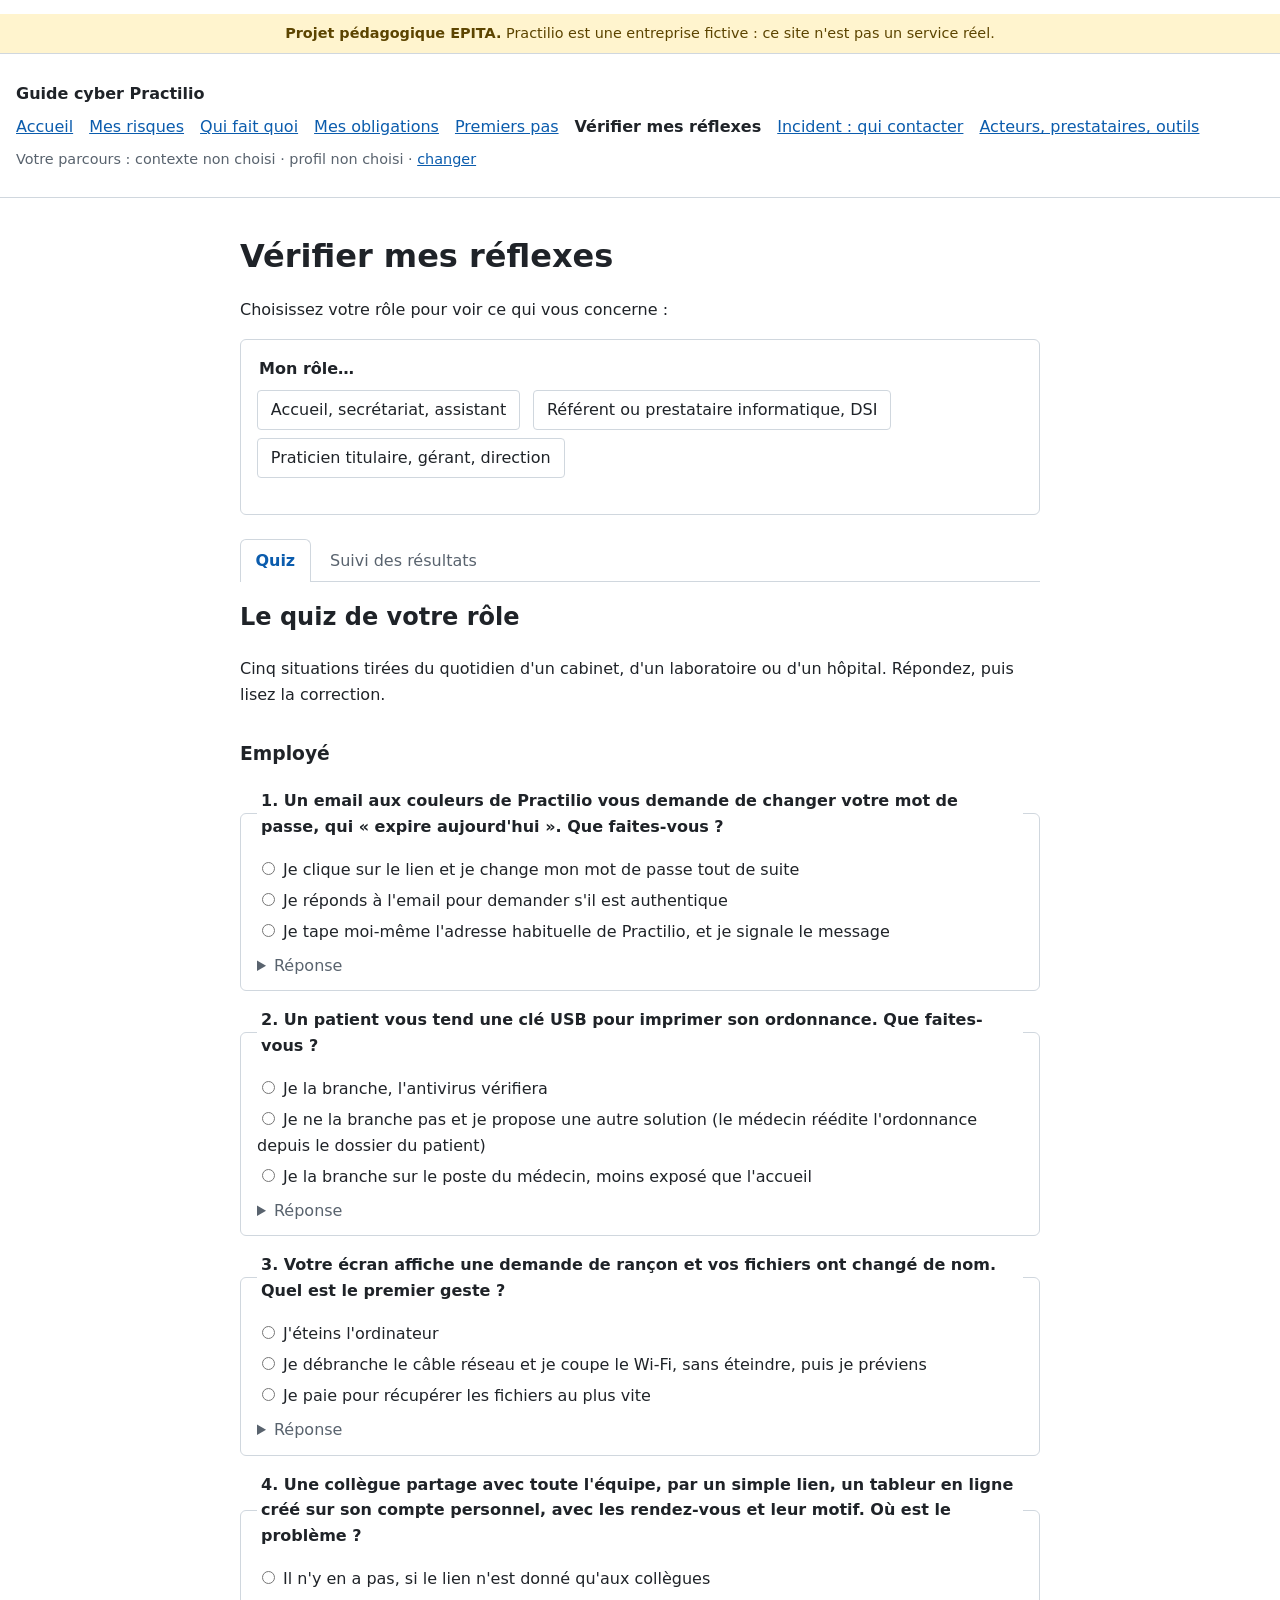
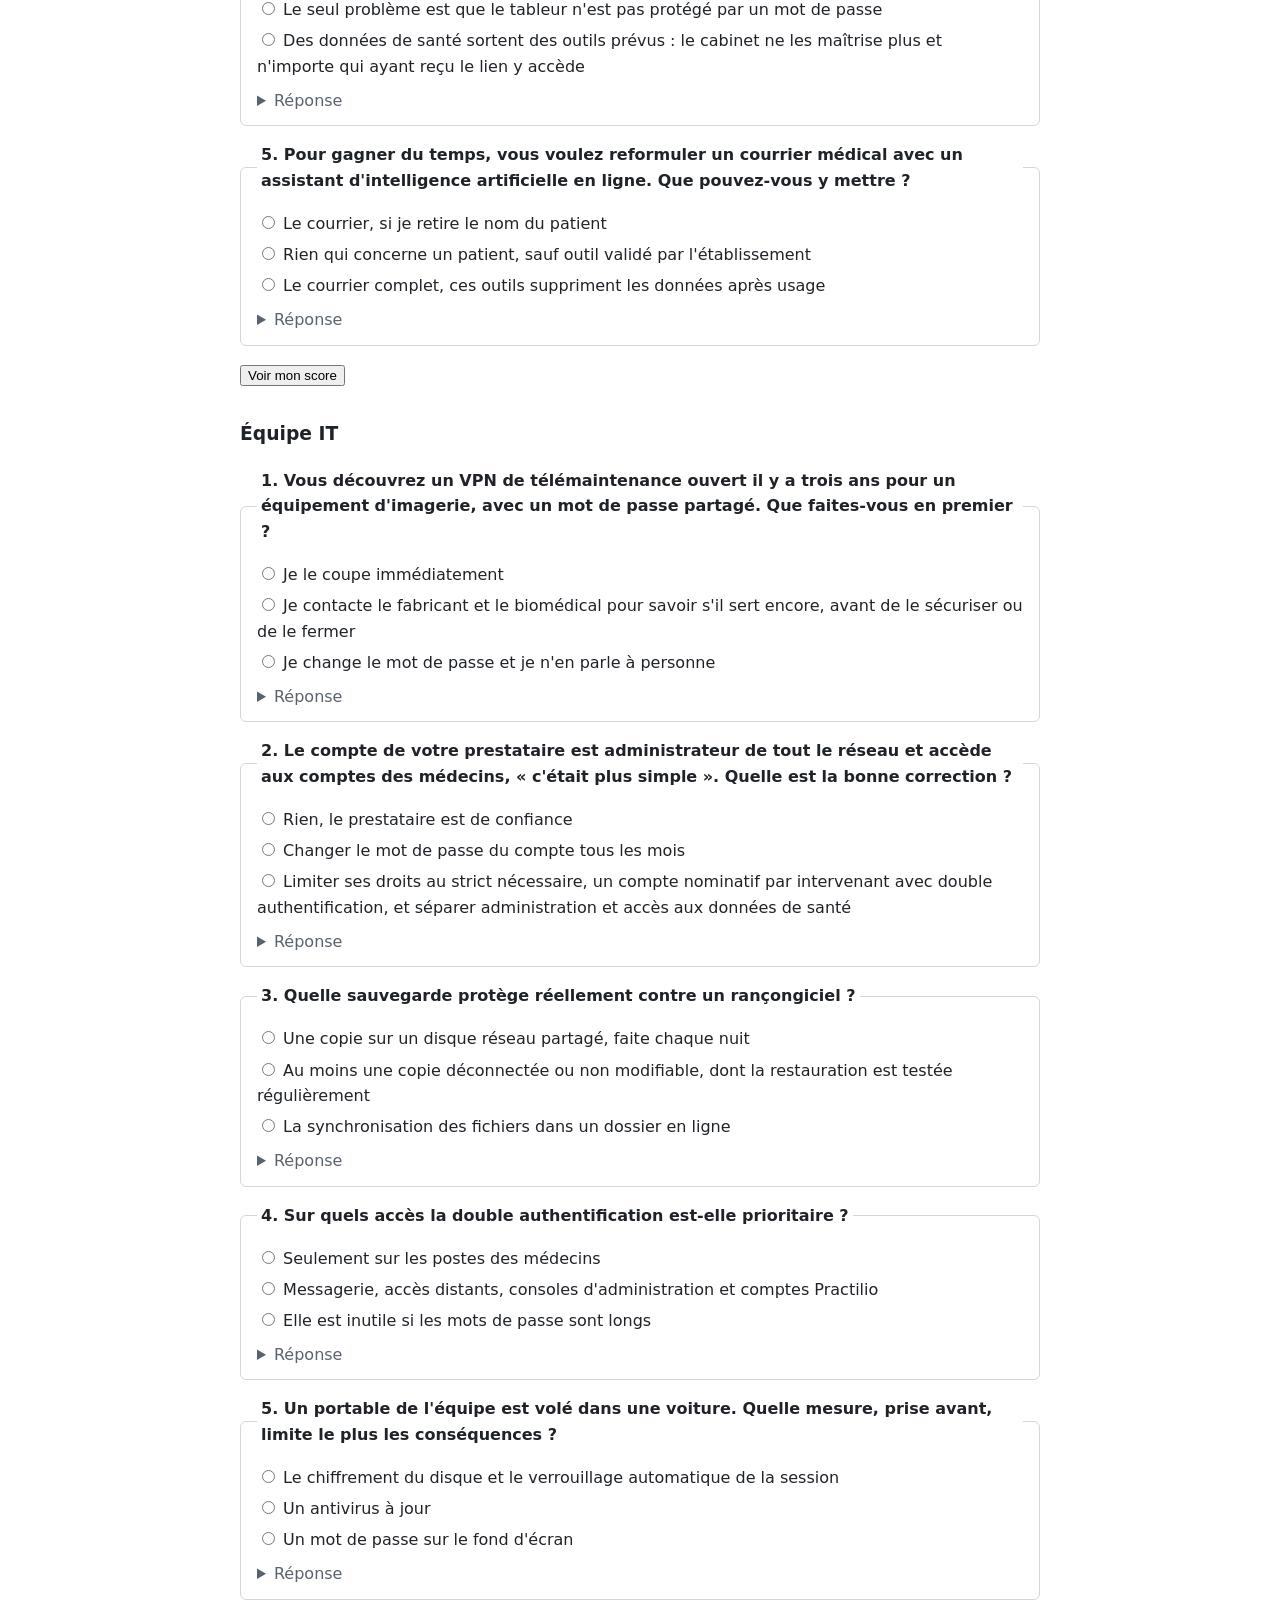
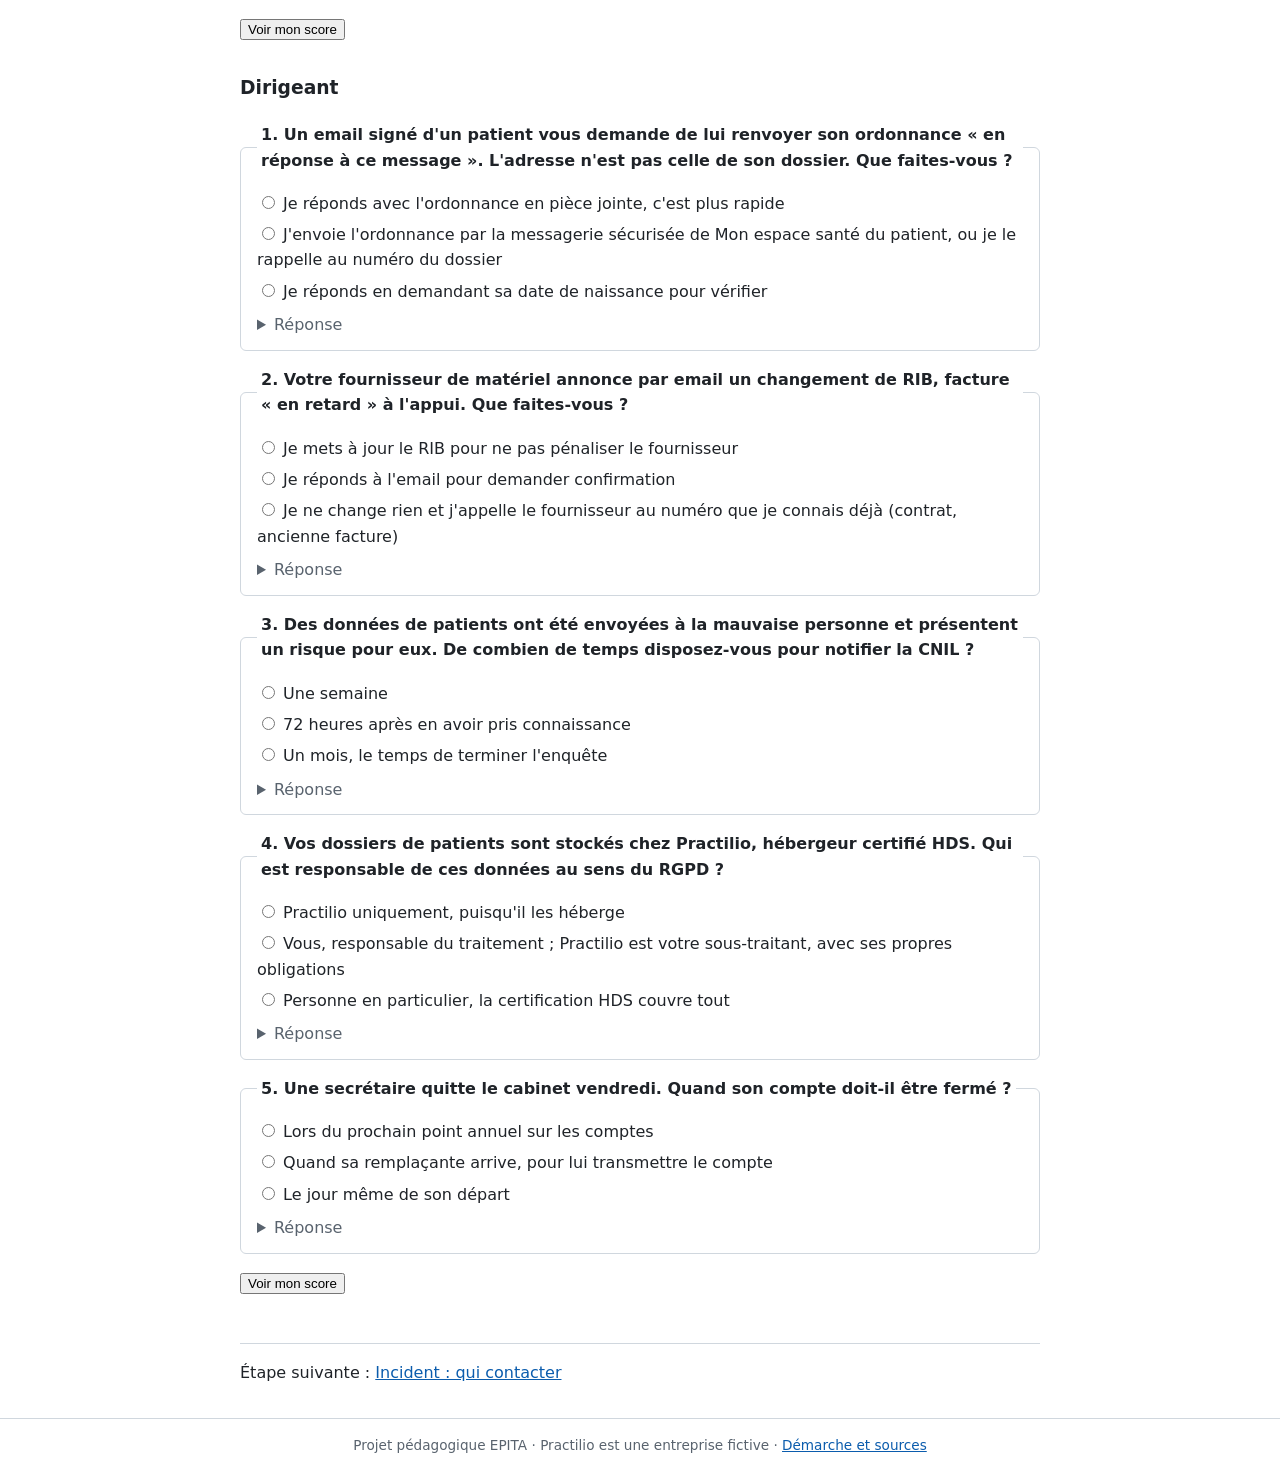
==== commit b57d605e: "docs: add notif to pracitlio and small fixes" ====
--- a/docs/evaluer.html
+++ b/docs/evaluer.html
@@ -59,10 +59,10 @@
 <fieldset class="quiz-q">
 <legend>2. Un patient vous tend une clé USB pour imprimer son ordonnance. Que faites-vous ?</legend>
 <label><input type="radio" name="q-employe-2" value="0"> Je la branche, l'antivirus vérifiera</label>
-<label><input type="radio" name="q-employe-2" value="1" data-correct> Je ne la branche pas et je propose une autre solution (messagerie de Practilio, document sur son téléphone)</label>
+<label><input type="radio" name="q-employe-2" value="1" data-correct> Je ne la branche pas et je propose une autre solution (le médecin réédite l'ordonnance depuis le dossier du patient)</label>
 <label><input type="radio" name="q-employe-2" value="2"> Je la branche sur le poste du médecin, moins exposé que l'accueil</label>
 <details class="quiz-answer"><summary>Réponse</summary>
-<p><strong>Bonne réponse :</strong> Je ne la branche pas et je propose une autre solution (messagerie de Practilio, document sur son téléphone)</p>
+<p><strong>Bonne réponse :</strong> Je ne la branche pas et je propose une autre solution (le médecin réédite l'ordonnance depuis le dossier du patient)</p>
 <p>Une clé peut contenir un programme malveillant, même à l'insu de son propriétaire. Aucun poste qui accède aux dossiers de patients ne doit recevoir un support inconnu.</p>
 </details>
 </fieldset>
@@ -163,10 +163,10 @@
 <fieldset class="quiz-q">
 <legend>1. Un email signé d'un patient vous demande de lui renvoyer son ordonnance « en réponse à ce message ». L'adresse n'est pas celle de son dossier. Que faites-vous ?</legend>
 <label><input type="radio" name="q-dirigeant-1" value="0"> Je réponds avec l'ordonnance en pièce jointe, c'est plus rapide</label>
-<label><input type="radio" name="q-dirigeant-1" value="1" data-correct> J'envoie l'ordonnance par la messagerie de Practilio sur le compte connu du patient, ou je le rappelle au numéro du dossier</label>
+<label><input type="radio" name="q-dirigeant-1" value="1" data-correct> J'envoie l'ordonnance par la messagerie sécurisée de Mon espace santé du patient, ou je le rappelle au numéro du dossier</label>
 <label><input type="radio" name="q-dirigeant-1" value="2"> Je réponds en demandant sa date de naissance pour vérifier</label>
 <details class="quiz-answer"><summary>Réponse</summary>
-<p><strong>Bonne réponse :</strong> J'envoie l'ordonnance par la messagerie de Practilio sur le compte connu du patient, ou je le rappelle au numéro du dossier</p>
+<p><strong>Bonne réponse :</strong> J'envoie l'ordonnance par la messagerie sécurisée de Mon espace santé du patient, ou je le rappelle au numéro du dossier</p>
 <p>Rien ne prouve que l'expéditeur est votre patient, et une date de naissance se trouve facilement. Une donnée de santé envoyée à la mauvaise personne est une violation de données.</p>
 </details>
 </fieldset>
